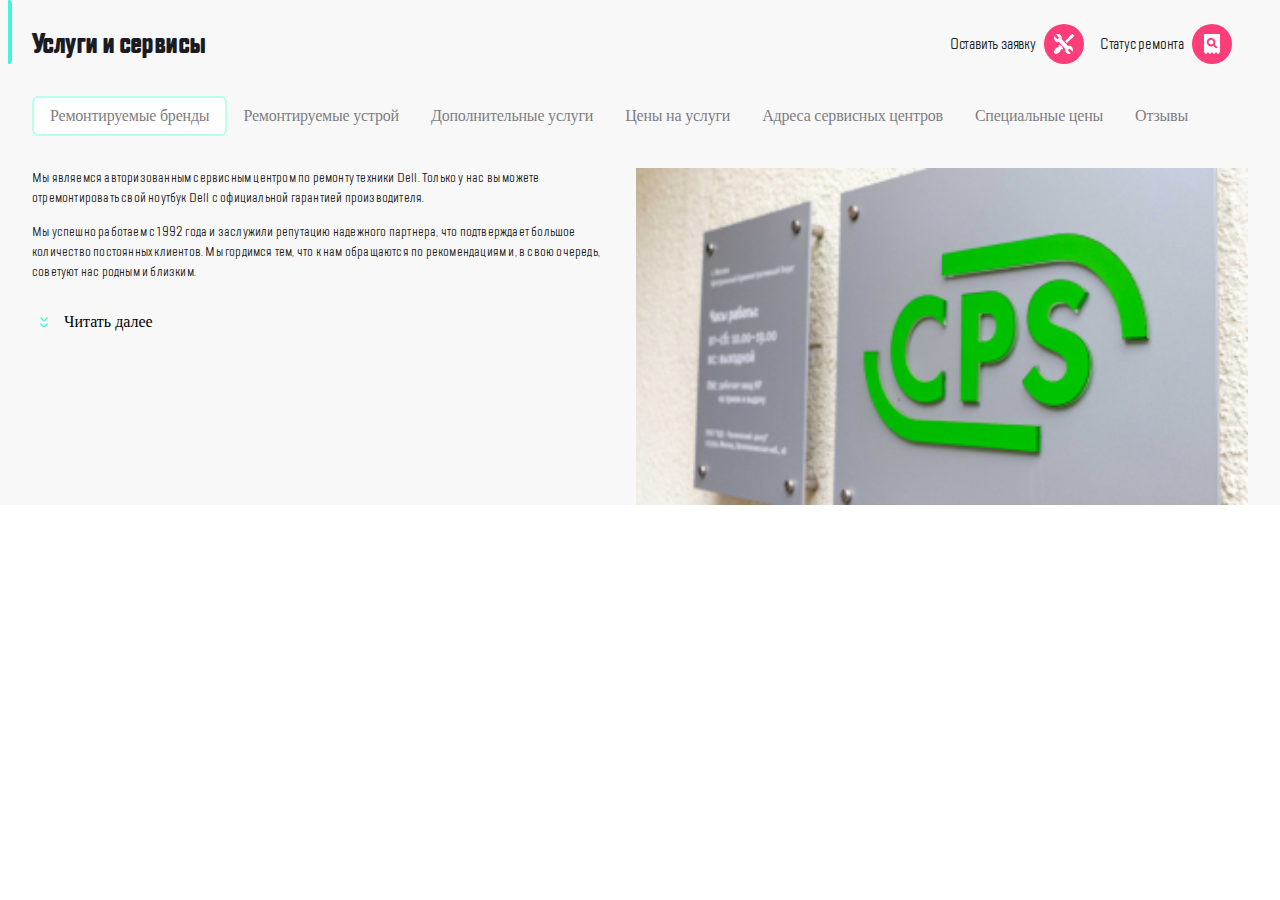
==== index.html @ dc32243f "расположение index.html" ====
<!DOCTYPE html>
<html lang="ru">
    <head>
        <meta charset="UTF-8">
        <meta name="viewport" content="width=device-width, initial-scale=1">
        <meta name="description" content="">
        <meta name="keywords" content="">
        <title>CPS</title>
        <link rel="stylesheet" href="/src/css/normalize.css">
        <link rel="stylesheet" href="/src/css/styles.css">
    </head>
    <body>
        <header class="header container">
            <button class="i-btn header__burger-btn header__burger-btn--burger"></button>
            <div class="header__logo">
                <a class="logo__link" href="#">
                    <img class="logo__img" src="src/img/logo.png" alt="CPS">
                </a>
            </div>
            <ul class="header__contacts">
                <li class="header__contact-item">
                    <button class="i-btn header__contact-btn header__contact-btn--call"></button>
                </li>
                <li class="header__contact-item">
                    <button class="i-btn header__contact-btn header__contact-btn--message"></button>
                </li>
                <li class="header__contact-item">
                    <a href="" class="i-btn header__contact-btn header__contact-btn--profile"></a>
                </li>
            </ul>
            <ul class="header__order">
                <li class="header__order-item">
                    <a class="header__order-btn-box" href="#">
                        <span class="header__order-btn-title">Оставить заявку</span>
                        <span class="i-btn header__order-btn header__order-btn--request"></span>
                    </a>
                </li>
                <li class="header__order-item">
                    <a class="header__order-btn-box" href="#">
                        <span class="header__order-btn-title">Статус ремонта</span>
                        <span class="i-btn header__order-btn header__order-btn--status"></span>
                    </a>
                </li>
            </ul>
        </header>
        <main class="main">
            <div class="main__title container">
                <h1 class="main__title-text">
                    Услуги и сервисы
                </h1>
            </div>
            <nav class="main__navigation container">
                <ul class="main__navigation-list">
                    <li class="main__navigation-item">
                        <a class="main__navigation-link main__navigation-link--active" href="">Ремонтируемые бренды</a>
                    </li>
                    <li class="main__navigation-item">
                        <a class="main__navigation-link" href="">Ремонтируемые устрой</a>
                    </li>
                    <li class="main__navigation-item">
                        <a class="main__navigation-link" href="">Дополнительные услуги</a>
                    </li>
                    <li class="main__navigation-item">
                        <a class="main__navigation-link" href="">Цены на услуги</a>
                    </li>
                    <li class="main__navigation-item">
                        <a class="main__navigation-link" href="">Адреса сервисных центров</a>
                    </li>
                    <li class="main__navigation-item">
                        <a class="main__navigation-link" href="">Специальные цены</a>
                    </li>
                    <li class="main__navigation-item">
                        <a class="main__navigation-link" href="">Отзывы</a>
                    </li>
                </ul>
            </nav>
            <div class="main__desc">
                <article class="main__desc-info container">
                    <div class="main__desc-info-content">
                        <p class="main__desc-info-text">
                            Мы являемся авторизованным сервисным центром по ремонту техники Dell. Только у нас вы можете отремонтировать свой ноутбук Dell с официальной гарантией производителя.
                        </p>
                        <p class="main__desc-info-text">
                            Мы успешно работаем с 1992 года и заслужили репутацию надежного партнера, что подтверждает большое количество постоянных клиентов. Мы гордимся тем, что к нам обращаются по рекомендациям и, в свою очередь, советуют нас родным и близким.
                        </p>
                    </div>
                    <button class="read-more-btn main__info-btn">Читать далее</button>
                </article>
                <img class="main__desc-img" src="src/img/logo-photo.jpg" alt="CPS">
            </div>
        </main>
    </body>
</html>
---- src/css/styles.css ----
@font-face {
    font-family: 'TT Lakes';
    src: url('../fonts/TTLakesCompressed-Regular.eot');
    src: local('TT Lakes Compressed Regular'), local('TTLakesCompressed-Regular'),
    url('../fonts/TTLakesCompressed-Regular.eot?#iefix') format('embedded-opentype'),
    url('../fonts/TTLakesCompressed-Regular.woff') format('woff'),
    url('../fonts/TTLakesCompressed-Regular.ttf') format('truetype');
    font-weight: normal;
    font-style: normal;
}

@font-face {
    font-family: 'TT Lakes';
    src: url('../fonts/TTLakesCompressed-Medium.eot');
    src: local('TT Lakes Compressed Medium'), local('TTLakesCompressed-Medium'),
    url('../fonts/TTLakesCompressed-Medium.eot?#iefix') format('embedded-opentype'),
    url('../fonts/TTLakesCompressed-Medium.woff') format('woff'),
    url('../fonts/TTLakesCompressed-Medium.ttf') format('truetype');
    font-weight: 500;
    font-style: normal;
}

@font-face {
    font-family: 'TT Lakes Bold';
    src: url('../fonts/TTLakesCompressed-ExtraBold.eot');
    src: local('TT Lakes Compressed ExtraBold'), local('TTLakesCompressed-ExtraBold'),
    url('../fonts/TTLakesCompressed-ExtraBold.eot?#iefix') format('embedded-opentype'),
    url('../fonts/TTLakesCompressed-ExtraBold.woff') format('woff'),
    url('../fonts/TTLakesCompressed-ExtraBold.ttf') format('truetype');
    font-weight: bold;
    font-style: normal;
}

html {
    box-sizing: border-box;
    font-family: 'TT Lakes', serif;
    font-size: 16px;
    line-height: 24px;
    letter-spacing: -0.2px;
    color: #1B1C21;
}

*, *:before, *:after {
    box-sizing: inherit;
}

body {
    min-width: 320px;
    position: relative;
}

.container {
    margin-left: 16px;
    margin-right: 16px;
}

/* header */

.header {
    display: flex;
    align-items: center;
    height: 88px;
}

.i-btn {
    display: inline-block;
    width: 40px;
    height: 40px;
    border-radius: 20px;
    background-color: #FF3E79;
    background-repeat: no-repeat;
    background-position: 50%;
    cursor: pointer;
    border: none;
    box-shadow: none;
}

.header__burger-btn {
    margin-right: 16px;
}

.header__burger-btn--burger {
    background-image: url("data:image/svg+xml,%3Csvg width='18' height='16' viewBox='0 0 18 16' fill='none' xmlns='http://www.w3.org/2000/svg'%3E%3Cpath fill-rule='evenodd' clip-rule='evenodd' d='M0 1C0 0.447715 0.447715 0 1 0H17C17.5523 0 18 0.447715 18 1C18 1.55228 17.5523 2 17 2H1C0.447716 2 0 1.55228 0 1ZM0 8C0 7.44772 0.447715 7 1 7H9C9.55228 7 10 7.44772 10 8C10 8.55229 9.55229 9 9 9H1C0.447715 9 0 8.55229 0 8ZM1 14C0.447715 14 0 14.4477 0 15C0 15.5523 0.447716 16 1 16H13C13.5523 16 14 15.5523 14 15C14 14.4477 13.5523 14 13 14H1Z' fill='white'/%3E%3C/svg%3E%0A");
}
.header__contact-btn--call {
    background-image: url("data:image/svg+xml,%3Csvg width='18' height='18' viewBox='0 0 18 18' fill='none' xmlns='http://www.w3.org/2000/svg'%3E%3Cpath fill-rule='evenodd' clip-rule='evenodd' d='M1.76019 12.25L4.30019 11.96C4.91019 11.89 5.51019 12.1 5.94019 12.53L7.78019 14.37C10.6102 12.93 12.9302 10.62 14.3702 7.78L12.5202 5.93C12.0902 5.5 11.8802 4.9 11.9502 4.29L12.2402 1.77C12.3602 0.76 13.2102 0 14.2302 0H15.9602C17.0902 0 18.0302 0.94 17.9602 2.07C17.4302 10.61 10.6002 17.43 2.07019 17.96C0.940193 18.03 0.00019455 17.09 0.00019455 15.96V14.23C-0.00980568 13.22 0.750193 12.37 1.76019 12.25Z' fill='white'/%3E%3C/svg%3E%0A");
}
.header__contact-btn--message {
    background-image: url("data:image/svg+xml,%3Csvg width='20' height='20' viewBox='0 0 20 20' fill='none' xmlns='http://www.w3.org/2000/svg'%3E%3Cpath fill-rule='evenodd' clip-rule='evenodd' d='M18 0H2C0.9 0 0.01 0.9 0.01 2L0 20L4 15H18C19.1 15 20 14.1 20 13V2C20 0.9 19.1 0 18 0ZM11 11H5C4.45 11 4 10.55 4 10C4 9.45 4.45 9 5 9H11C11.55 9 12 9.45 12 10C12 10.55 11.55 11 11 11ZM15 6H5C4.45 6 4 5.55 4 5C4 4.45 4.45 4 5 4H15C15.55 4 16 4.45 16 5C16 5.55 15.55 6 15 6Z' fill='white'/%3E%3C/svg%3E%0A");
}
.header__contact-btn--profile {
    background-image: url("data:image/svg+xml,%3Csvg width='20' height='18' viewBox='0 0 20 18' fill='none' xmlns='http://www.w3.org/2000/svg'%3E%3Cpath d='M10.5 9C12.9853 9 15 6.98528 15 4.5C15 2.01472 12.9853 0 10.5 0C8.01472 0 6 2.01472 6 4.5C6 6.98528 8.01472 9 10.5 9Z' fill='white'/%3E%3Cpath d='M0.0165859 16.6118C-0.113065 17.3412 0.535191 18 1.33903 18H18.6604C19.4902 18 20.1125 17.3412 19.9829 16.6118C19.2309 12.4 15.0561 10 9.99973 10C4.94333 10 0.768563 12.4 0.0165859 16.6118Z' fill='white'/%3E%3C/svg%3E%0A");
}
.header__order-btn--request {
    background-image: url("data:image/svg+xml,%3Csvg width='20' height='20' viewBox='0 0 20 20' fill='none' xmlns='http://www.w3.org/2000/svg'%3E%3Cpath d='M8.25807 13.4583L8.66685 13.0494L6.94998 11.3322L6.54121 11.7411L6.33682 11.5367C6.0098 11.1687 5.68278 10.9643 5.35575 11.0052C5.11049 11.0052 4.9061 11.1687 4.74259 11.414C4.49732 11.8229 4.61996 12.2726 4.66083 12.5588C4.66083 12.6406 4.70171 12.6815 4.70171 12.7632C4.70171 12.8859 4.70171 13.0494 4.41557 13.0903C4.00679 13.213 3.47538 13.3356 2.94397 13.6218C2.20817 14.0307 1.71764 14.3987 1.4315 14.7666C-0.0809772 16.7291 0.000778159 18.4055 0.000778159 18.4872C0.000778159 18.6099 0.0416558 18.6917 0.123411 18.7325L1.22711 19.8773C1.30886 19.9591 1.39062 20 1.47237 20C1.47237 20 1.51325 20 1.59501 20C2.00378 20 3.47538 19.9182 5.19224 18.569C5.56014 18.2828 5.92804 17.7922 6.33682 17.0562C6.62296 16.5656 6.78647 16.0341 6.86823 15.5844C6.94998 15.2982 7.07262 15.2982 7.19525 15.2982C7.23613 15.2982 7.31788 15.339 7.39964 15.339C7.56315 15.3799 7.72666 15.4208 7.93105 15.4208C8.13544 15.4208 8.33983 15.3799 8.54421 15.2573C8.78948 15.0937 8.95299 14.8893 8.99387 14.644C9.03475 14.3169 8.87123 13.9898 8.50334 13.7036L8.25807 13.4583Z' fill='white'/%3E%3Cpath d='M16.884 4.87841L18.0188 4.32603C18.0609 4.28354 18.1449 4.24105 18.1869 4.19856L19.9101 1.86157C20.0362 1.69161 20.0362 1.43667 19.8681 1.3092L18.6913 0.119458C18.5652 -0.00801422 18.313 -0.0505049 18.1449 0.076967L15.8333 1.81908C15.7913 1.86157 15.7493 1.90406 15.7072 1.98905L15.1609 3.13629L11 7.21539L12.7652 9L16.884 4.87841Z' fill='white'/%3E%3Cpath d='M17.8527 13.0448C16.8636 12.0036 15.4393 11.6288 14.0941 12.0036L7.64527 5.17331C7.72439 4.79848 7.76396 4.46529 7.76396 4.09046C7.76396 3.04926 7.36832 2.00806 6.61661 1.21675C5.58796 0.0922529 4.04498 -0.282579 2.6207 0.217197C2.54157 0.258845 2.42288 0.383789 2.38331 0.550381C2.38331 0.675325 2.42288 0.800269 2.50201 0.925213L4.44062 2.96597C4.87582 3.42409 4.87582 4.21541 4.44062 4.67353C4.00542 5.13166 3.25371 5.13166 2.81851 4.67353L0.8799 2.63278C0.76121 2.54949 0.642519 2.50784 0.484265 2.54949C0.365574 2.54949 0.246884 2.67443 0.20732 2.79937C-0.267442 4.25705 0.0886295 5.88133 1.11728 6.96417C1.82943 7.75549 2.85808 8.17197 3.88673 8.17197C4.20324 8.17197 4.55931 8.13032 4.87582 8.04702L11.3642 14.8773C11.0082 16.2933 11.4038 17.7927 12.3533 18.8339C13.105 19.6252 14.0546 20 15.0832 20C15.5184 20 15.914 19.9167 16.3492 19.7918C16.4679 19.7501 16.5866 19.6252 16.6262 19.5002C16.6658 19.3753 16.6262 19.2087 16.5075 19.1254L14.5689 17.0846C14.3711 16.8764 14.2128 16.5432 14.2128 16.21C14.2128 15.8768 14.3315 15.5853 14.5689 15.3354C14.8063 15.0855 15.0832 14.9606 15.3997 14.9606C15.7162 14.9606 15.9932 15.0855 16.2306 15.3354L18.1692 17.3762C18.2879 17.4595 18.4065 17.5011 18.5252 17.5011C18.6439 17.4595 18.7626 17.3762 18.8022 17.2512C18.9209 16.8348 19 16.3766 19 15.9185C19 14.8356 18.6044 13.7944 17.8527 13.0448Z' fill='white'/%3E%3C/svg%3E%0A");
}
.header__order-btn--status {
    background-image: url("data:image/svg+xml,%3Csvg width='16' height='20' viewBox='0 0 16 20' fill='none' xmlns='http://www.w3.org/2000/svg'%3E%3Cpath fill-rule='evenodd' clip-rule='evenodd' d='M0 1C0 0.447715 0.447715 0 1 0H15C15.5523 0 16 0.447716 16 1V18.5C15.1716 18.5 14.5001 19.1715 14.5 19.9999H13.5C13.4999 19.1715 12.8284 18.5 12 18.5C11.1716 18.5 10.5001 19.1715 10.5 19.9999H9.5C9.49994 19.1715 8.82839 18.5 8 18.5C7.17161 18.5 6.50006 19.1715 6.5 19.9999H5.5C5.49994 19.1715 4.82839 18.5 4 18.5C3.17161 18.5 2.50006 19.1715 2.5 19.9999H1.5C1.49994 19.1715 0.828392 18.5 0 18.5V1ZM9.41635 11.7884C8.55361 12.3444 7.47039 12.5936 6.32965 12.3827C4.52748 12.0472 3.08957 10.5327 2.85951 8.71142C2.49524 5.82612 4.94926 3.42012 7.85383 3.88023C9.656 4.1678 11.1035 5.644 11.4007 7.43652C11.5828 8.54846 11.324 9.57413 10.7872 10.4273L12.8961 12.5265C13.2699 12.9004 13.2699 13.5138 12.8961 13.8877C12.5126 14.2711 11.8991 14.2711 11.5253 13.8973L9.41635 11.7884ZM4.70588 8.05882C4.70588 6.76 5.76 5.70588 7.05882 5.70588C8.35765 5.70588 9.41177 6.76 9.41177 8.05882C9.41177 9.35765 8.35765 10.4118 7.05882 10.4118C5.76 10.4118 4.70588 9.35765 4.70588 8.05882Z' fill='white'/%3E%3C/svg%3E%0A");
}

.header__contacts {
    display: none;
    margin: 0 auto;
    padding: 0;
}
.header__contact-item {
    list-style-type: none;
}
.header__contact-item:not(:last-child) {
    margin-right: 16px;
}

.header__order {
    display: flex;
    position: absolute;
    top: 24px;
    right: 16px;
    margin: 0;
    padding: 0;
}
.header__order-item {
    list-style-type: none;
}
.header__order-item:not(:last-child) {
    margin-right: 16px;
}
.header__order-btn-title {
    display: none;
    font-family: 'TT Lakes Medium', serif;
    color: #1B1C21;
}
.header__order-item {
    position: relative;
}
.header__order-btn-box {
    display: flex;
    align-items: center;
    text-decoration: none;
}
.header__order::before {
    content: '';
    position: absolute;
    top: 4px;
    left: -20px;
    width: 2px;
    height: 32px;
    background: #EAEAEA;
    border-radius: 1px;
}

/* main */

.main {
    background-color: #F8F8F8;
}

.main__title {
    position: relative;
    padding-top: 24px;
}
.main__title::before {
    content: '';
    position: absolute;
    top: 0;
    left: -16px;
    height: 100%;
    width: 4px;
    background-color: #41F6D7;
    border-top-right-radius: 4px;
    border-bottom-right-radius: 4px;
}
.main__title-text {
    height: 40px;
    margin: 0;
    font-family: 'TT Lakes Bold', serif;
    font-size: 28px;
    line-height: 40px;
    letter-spacing: -0.6px;
}

.main__navigation {
    overflow: auto;
    margin-top: 24px;
}
.main__navigation-list {
    display: flex;
    flex-wrap: nowrap;
    padding: 0;
    margin: 0;
}
.main__navigation-item {
    list-style-type: none;
    white-space: nowrap;
}
.main__navigation-link {
    display: flex;
    align-items: center;
    height: 40px;
    padding: 0 16px;
    text-decoration: none;
    font-family: 'TT Lakes Medium', serif;
    color: #7E7E82;
}
.main__navigation-link--active {
    border: 2px solid #B8FFEC;
    background: #FFFFFF;
    border-radius: 6px;
}

.main__desc {
    display: flex;
    flex-direction: column;
    margin-top: 24px;
}
.main__desc-info-content {
    max-height: 90px;
    overflow: hidden;
}
.main__desc-info-text {
    margin-top: 0;
    font-family: 'TT Lakes', serif;
    font-size: 14px;
    line-height: 20px;
    letter-spacing: 0.2px;
}
.main__info-btn {
    margin-top: 16px;
    padding-left: 8px;
}
.main__desc-img {
    width: 100%;
    margin-top: 16px;
}

.read-more-btn {
    border: none;
    background: none;
    font-family: 'TT Lakes Medium', serif;
}
.read-more-btn:before {
    content: '';
    display: inline-block;
    width: 8px;
    height: 10px;
    margin-right: 16px;
    background-repeat: no-repeat;
    background-image: url("data:image/svg+xml,%3Csvg width='8' height='11' viewBox='0 0 8 11' fill='none' xmlns='http://www.w3.org/2000/svg'%3E%3Cpath fill-rule='evenodd' clip-rule='evenodd' d='M6.50008 0.500076L4.00008 3.00008L1.50008 0.500076C1.22393 0.223933 0.776218 0.223933 0.500076 0.500076C0.223933 0.776218 0.223933 1.22393 0.500075 1.50008L3.29297 4.29297C3.68349 4.68349 4.31666 4.68349 4.70718 4.29297L7.50008 1.50008C7.77622 1.22393 7.77622 0.776218 7.50008 0.500076C7.22393 0.223933 6.77622 0.223933 6.50008 0.500076ZM6.50008 6.50008L4.00008 9.00008L1.50008 6.50008C1.22393 6.22393 0.776218 6.22393 0.500076 6.50008C0.223933 6.77622 0.223933 7.22393 0.500075 7.50008L3.29297 10.293C3.68349 10.6835 4.31666 10.6835 4.70718 10.293L7.50008 7.50008C7.77622 7.22393 7.77622 6.77622 7.50008 6.50008C7.22393 6.22393 6.77622 6.22393 6.50008 6.50008Z' fill='%2341F6D7'/%3E%3C/svg%3E%0A");
}

@media (min-width: 768px) {
    .container {
        margin-left: 24px;
        margin-right: 24px;
    }

    .header__burger-btn {
        position: relative;
        margin-right: 42px;
    }
    .header__burger-btn:after {
        content: '';
        position: absolute;
        top: 4px;
        right: -20px;
        width: 2px;
        height: 32px;
        background: #EAEAEA;
        border-radius: 1px;
    }

    .header__contacts {
        display: flex;
        margin-right: 162px;
    }

    .header__order {
        right: 24px;
    }

    .main__title::before {
        left: -24px;
    }

    .main__navigation {
        margin-top: 32px;
    }

    .main__desc {
        flex-direction: row;
        margin-top: 32px;
    }

    .main__desc-info {
        flex: 1 1 312px;
    }

    .main__desc-info-content {
        max-height: 160px;
    }

    .main__desc-img {
        flex: 1 1 360px;
        margin: 0 24px;
    }
}

@media (min-width: 1120px) {
    .container {
        margin-left: 32px;
        margin-right: 32px;
    }

    .header {
        position: absolute;
        right: 0;
        visibility: hidden;
    }

    .header > div:not(:last-child) {
        display: none;
    }

    .header__order {
        visibility: visible;
        right: 16px;
    }

    .header__order::before {
        content: none;
    }

    .header__order-btn-title {
        margin-right: 8px;
        display: inline-block;
        white-space: nowrap;
        text-align: right;
        font-family: 'TT Lakes', serif;
    }

    .main__navigation-list {
        flex-wrap: wrap;
    }

    .main__desc-info {
        flex: 1 1 490px;
    }

    .main__desc-img {
        flex: 1 1 531px;
        margin-right: 32px;
        margin-left: 0;
    }
}
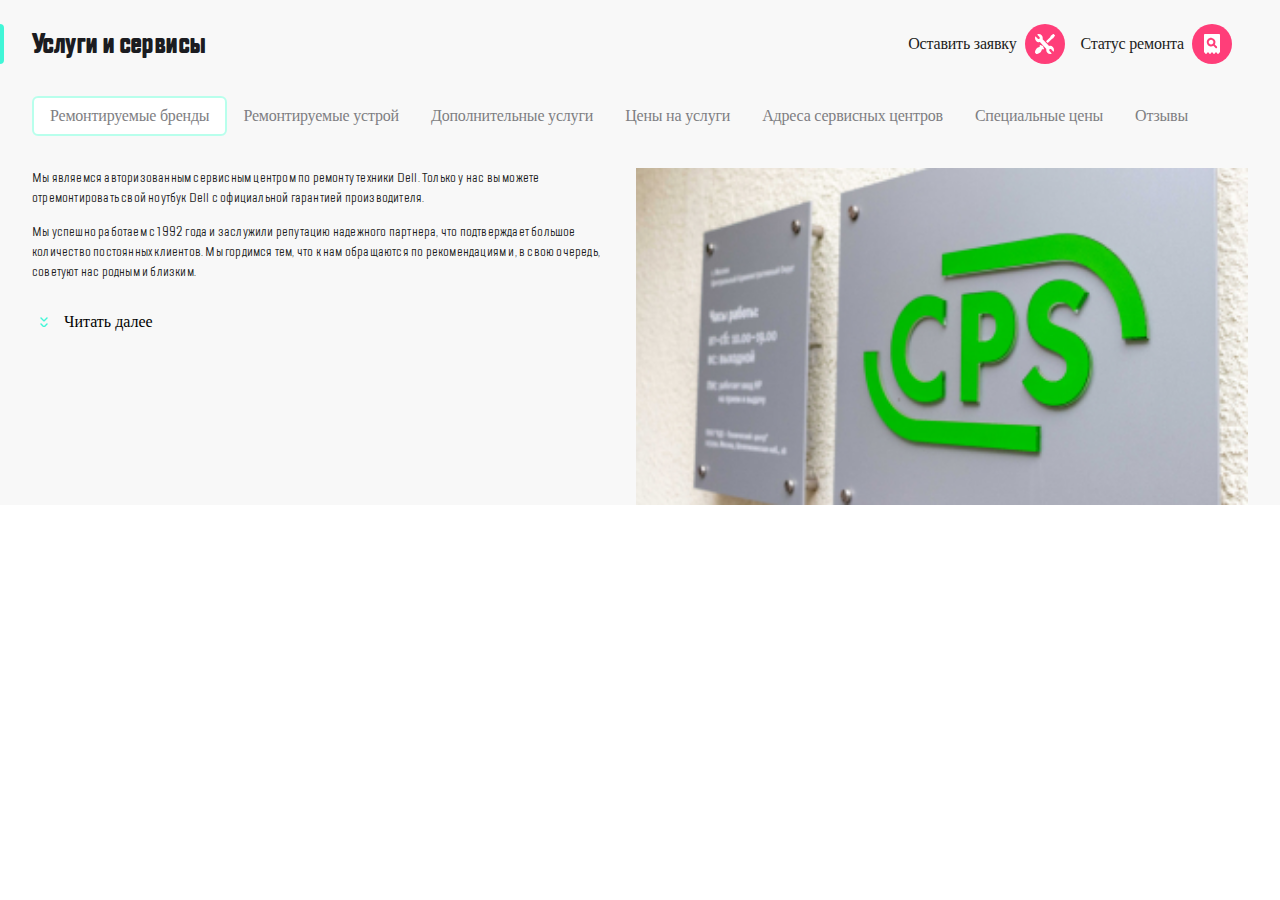
==== commit 49956902: "meta" ====
--- a/index.html
+++ b/index.html
@@ -3,11 +3,11 @@
     <head>
         <meta charset="UTF-8">
         <meta name="viewport" content="width=device-width, initial-scale=1">
-        <meta name="description" content="">
-        <meta name="keywords" content="">
+        <meta name="description" content="Мы являемся авторизованным сервисным центром по ремонту техники Dell. Только у нас вы можете отремонтировать свой ноутбук Dell с официальной гарантией производителя.">
+        <meta name="keywords" content="ремонт, ремонт техники, сервисный центр, Dell, ноутбук Dell">
         <title>CPS</title>
-        <link rel="stylesheet" href="/src/css/normalize.css">
-        <link rel="stylesheet" href="/src/css/styles.css">
+        <link rel="stylesheet" href="src/css/normalize.css">
+        <link rel="stylesheet" href="src/css/styles.css">
     </head>
     <body>
         <header class="header container">
--- a/src/css/styles.css
+++ b/src/css/styles.css
@@ -155,10 +155,18 @@
 }
 
 .main__title {
+    padding-top: 24px;
+}
+.main__title-text {
     position: relative;
-    padding-top: 24px;
-}
-.main__title::before {
+    height: 40px;
+    margin: 0;
+    font-family: 'TT Lakes Bold', serif;
+    font-size: 28px;
+    line-height: 40px;
+    letter-spacing: -0.6px;
+}
+.main__title-text::before {
     content: '';
     position: absolute;
     top: 0;
@@ -169,14 +177,6 @@
     border-top-right-radius: 4px;
     border-bottom-right-radius: 4px;
 }
-.main__title-text {
-    height: 40px;
-    margin: 0;
-    font-family: 'TT Lakes Bold', serif;
-    font-size: 28px;
-    line-height: 40px;
-    letter-spacing: -0.6px;
-}
 
 .main__navigation {
     overflow: auto;
@@ -277,7 +277,7 @@
         right: 24px;
     }
 
-    .main__title::before {
+    .main__title-text::before {
         left: -24px;
     }
 
@@ -334,7 +334,10 @@
         display: inline-block;
         white-space: nowrap;
         text-align: right;
-        font-family: 'TT Lakes', serif;
+    }
+
+    .main__title-text::before {
+        left: -32px;
     }
 
     .main__navigation-list {
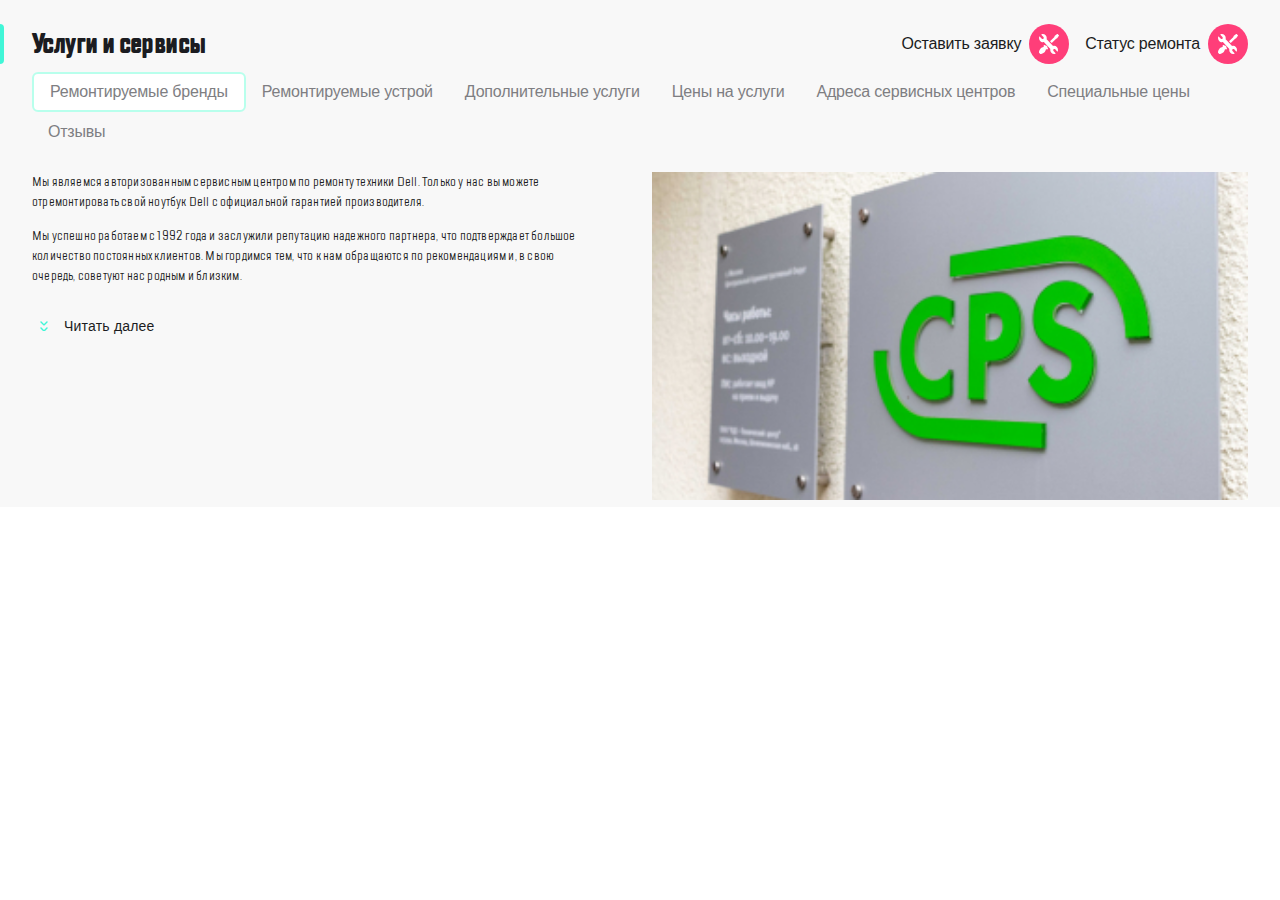
==== commit d503ac89: "fix 001" ====
--- a/index.html
+++ b/index.html
@@ -10,84 +10,82 @@
         <link rel="stylesheet" href="src/css/styles.css">
     </head>
     <body>
-        <header class="header container">
-            <button class="i-btn header__burger-btn header__burger-btn--burger"></button>
+        <header class="header">
+            <button class="i-btn i-btn--burger header__burger-btn"></button>
             <div class="header__logo">
-                <a class="logo__link" href="#">
-                    <img class="logo__img" src="src/img/logo.png" alt="CPS">
+                <a class="header__logo-link" href="#">
+                    <img class="header__logo-img" src="src/img/logo.png" alt="CPS">
                 </a>
             </div>
-            <ul class="header__contacts">
-                <li class="header__contact-item">
-                    <button class="i-btn header__contact-btn header__contact-btn--call"></button>
+            <ul class="contacts header__contacts">
+                <li class="contact__item">
+                    <button class="i-btn i-btn--call contact__btn"></button>
                 </li>
-                <li class="header__contact-item">
-                    <button class="i-btn header__contact-btn header__contact-btn--message"></button>
+                <li class="contact__item">
+                    <button class="i-btn i-btn--message contact__btn"></button>
                 </li>
-                <li class="header__contact-item">
-                    <a href="" class="i-btn header__contact-btn header__contact-btn--profile"></a>
+                <li class="contact__item">
+                    <a href="" class="i-btn i-btn--profile contact__btn"></a>
                 </li>
             </ul>
-            <ul class="header__order">
-                <li class="header__order-item">
-                    <a class="header__order-btn-box" href="#">
-                        <span class="header__order-btn-title">Оставить заявку</span>
-                        <span class="i-btn header__order-btn header__order-btn--request"></span>
+            <ul class="order header__order">
+                <li class="order__item">
+                    <a class="order__link" href="#">
+                        <span class="order__link-title">Оставить заявку</span>
+                        <span class="i-btn i-btn--request order__link-btn"></span>
                     </a>
                 </li>
-                <li class="header__order-item">
-                    <a class="header__order-btn-box" href="#">
-                        <span class="header__order-btn-title">Статус ремонта</span>
-                        <span class="i-btn header__order-btn header__order-btn--status"></span>
+                <li class="order__item">
+                    <a class="order__link" href="#">
+                        <span class="order__link-title">Статус ремонта</span>
+                        <span class="i-btn i-btn--request order__link-btn"></span>
                     </a>
                 </li>
             </ul>
         </header>
         <main class="main">
-            <div class="main__title container">
-                <h1 class="main__title-text">
-                    Услуги и сервисы
-                </h1>
-            </div>
-            <nav class="main__navigation container">
-                <ul class="main__navigation-list">
-                    <li class="main__navigation-item">
-                        <a class="main__navigation-link main__navigation-link--active" href="">Ремонтируемые бренды</a>
+            <h1 class="title main__title">Услуги и сервисы</h1>
+            <nav class="main__nav">
+                <ul class="main__nav-list">
+                    <li class="main__nav-item">
+                        <a class="main__nav-link main__nav-link--active" href="">Ремонтируемые бренды</a>
                     </li>
-                    <li class="main__navigation-item">
-                        <a class="main__navigation-link" href="">Ремонтируемые устрой</a>
+                    <li class="main__nav-item">
+                        <a class="main__nav-link" href="">Ремонтируемые устрой</a>
                     </li>
-                    <li class="main__navigation-item">
-                        <a class="main__navigation-link" href="">Дополнительные услуги</a>
+                    <li class="main__nav-item">
+                        <a class="main__nav-link" href="">Дополнительные услуги</a>
                     </li>
-                    <li class="main__navigation-item">
-                        <a class="main__navigation-link" href="">Цены на услуги</a>
+                    <li class="main__nav-item">
+                        <a class="main__nav-link" href="">Цены на услуги</a>
                     </li>
-                    <li class="main__navigation-item">
-                        <a class="main__navigation-link" href="">Адреса сервисных центров</a>
+                    <li class="main__nav-item">
+                        <a class="main__nav-link" href="">Адреса сервисных центров</a>
                     </li>
-                    <li class="main__navigation-item">
-                        <a class="main__navigation-link" href="">Специальные цены</a>
+                    <li class="main__nav-item">
+                        <a class="main__nav-link" href="">Специальные цены</a>
                     </li>
-                    <li class="main__navigation-item">
-                        <a class="main__navigation-link" href="">Отзывы</a>
+                    <li class="main__nav-item">
+                        <a class="main__nav-link" href="">Отзывы</a>
                     </li>
                 </ul>
             </nav>
-            <div class="main__desc">
-                <article class="main__desc-info container">
-                    <div class="main__desc-info-content">
-                        <p class="main__desc-info-text">
+            <article class="article main__article">
+                <div class="article__desc">
+                    <div class="article__desc-info">
+                        <p class="article__desc-info-text">
                             Мы являемся авторизованным сервисным центром по ремонту техники Dell. Только у нас вы можете отремонтировать свой ноутбук Dell с официальной гарантией производителя.
                         </p>
-                        <p class="main__desc-info-text">
+                        <p class="article__desc-info-text">
                             Мы успешно работаем с 1992 года и заслужили репутацию надежного партнера, что подтверждает большое количество постоянных клиентов. Мы гордимся тем, что к нам обращаются по рекомендациям и, в свою очередь, советуют нас родным и близким.
                         </p>
                     </div>
-                    <button class="read-more-btn main__info-btn">Читать далее</button>
-                </article>
-                <img class="main__desc-img" src="src/img/logo-photo.jpg" alt="CPS">
-            </div>
+                    <button class="read-more-btn article__desc-btn">Читать далее</button>
+                </div>
+                <picture class="article__pic">
+                    <img class="article__pic-img" src="src/img/logo-photo.jpg" alt="CPS">
+                </picture>
+            </article>
         </main>
     </body>
 </html>--- a/src/css/styles.css
+++ b/src/css/styles.css
@@ -33,7 +33,7 @@
 
 html {
     box-sizing: border-box;
-    font-family: 'TT Lakes', serif;
+    font-family: 'TT Lakes', sans-serif;
     font-size: 16px;
     line-height: 24px;
     letter-spacing: -0.2px;
@@ -47,19 +47,6 @@
 body {
     min-width: 320px;
     position: relative;
-}
-
-.container {
-    margin-left: 16px;
-    margin-right: 16px;
-}
-
-/* header */
-
-.header {
-    display: flex;
-    align-items: center;
-    height: 88px;
 }
 
 .i-btn {
@@ -75,68 +62,67 @@
     box-shadow: none;
 }
 
+.i-btn--burger {
+    background-image: url("data:image/svg+xml,%3Csvg width='18' height='16' viewBox='0 0 18 16' fill='none' xmlns='http://www.w3.org/2000/svg'%3E%3Cpath fill-rule='evenodd' clip-rule='evenodd' d='M0 1C0 0.447715 0.447715 0 1 0H17C17.5523 0 18 0.447715 18 1C18 1.55228 17.5523 2 17 2H1C0.447716 2 0 1.55228 0 1ZM0 8C0 7.44772 0.447715 7 1 7H9C9.55228 7 10 7.44772 10 8C10 8.55229 9.55229 9 9 9H1C0.447715 9 0 8.55229 0 8ZM1 14C0.447715 14 0 14.4477 0 15C0 15.5523 0.447716 16 1 16H13C13.5523 16 14 15.5523 14 15C14 14.4477 13.5523 14 13 14H1Z' fill='white'/%3E%3C/svg%3E%0A");
+}
+
+.i-btn--call {
+    background-image: url("data:image/svg+xml,%3Csvg width='18' height='18' viewBox='0 0 18 18' fill='none' xmlns='http://www.w3.org/2000/svg'%3E%3Cpath fill-rule='evenodd' clip-rule='evenodd' d='M1.76019 12.25L4.30019 11.96C4.91019 11.89 5.51019 12.1 5.94019 12.53L7.78019 14.37C10.6102 12.93 12.9302 10.62 14.3702 7.78L12.5202 5.93C12.0902 5.5 11.8802 4.9 11.9502 4.29L12.2402 1.77C12.3602 0.76 13.2102 0 14.2302 0H15.9602C17.0902 0 18.0302 0.94 17.9602 2.07C17.4302 10.61 10.6002 17.43 2.07019 17.96C0.940193 18.03 0.00019455 17.09 0.00019455 15.96V14.23C-0.00980568 13.22 0.750193 12.37 1.76019 12.25Z' fill='white'/%3E%3C/svg%3E%0A");
+}
+
+.i-btn--message {
+    background-image: url("data:image/svg+xml,%3Csvg width='20' height='20' viewBox='0 0 20 20' fill='none' xmlns='http://www.w3.org/2000/svg'%3E%3Cpath fill-rule='evenodd' clip-rule='evenodd' d='M18 0H2C0.9 0 0.01 0.9 0.01 2L0 20L4 15H18C19.1 15 20 14.1 20 13V2C20 0.9 19.1 0 18 0ZM11 11H5C4.45 11 4 10.55 4 10C4 9.45 4.45 9 5 9H11C11.55 9 12 9.45 12 10C12 10.55 11.55 11 11 11ZM15 6H5C4.45 6 4 5.55 4 5C4 4.45 4.45 4 5 4H15C15.55 4 16 4.45 16 5C16 5.55 15.55 6 15 6Z' fill='white'/%3E%3C/svg%3E%0A");
+}
+
+.i-btn--profile {
+    background-image: url("data:image/svg+xml,%3Csvg width='20' height='18' viewBox='0 0 20 18' fill='none' xmlns='http://www.w3.org/2000/svg'%3E%3Cpath d='M10.5 9C12.9853 9 15 6.98528 15 4.5C15 2.01472 12.9853 0 10.5 0C8.01472 0 6 2.01472 6 4.5C6 6.98528 8.01472 9 10.5 9Z' fill='white'/%3E%3Cpath d='M0.0165859 16.6118C-0.113065 17.3412 0.535191 18 1.33903 18H18.6604C19.4902 18 20.1125 17.3412 19.9829 16.6118C19.2309 12.4 15.0561 10 9.99973 10C4.94333 10 0.768563 12.4 0.0165859 16.6118Z' fill='white'/%3E%3C/svg%3E%0A");
+}
+
+.i-btn--request {
+    background-image: url("data:image/svg+xml,%3Csvg width='20' height='20' viewBox='0 0 20 20' fill='none' xmlns='http://www.w3.org/2000/svg'%3E%3Cpath d='M8.25807 13.4583L8.66685 13.0494L6.94998 11.3322L6.54121 11.7411L6.33682 11.5367C6.0098 11.1687 5.68278 10.9643 5.35575 11.0052C5.11049 11.0052 4.9061 11.1687 4.74259 11.414C4.49732 11.8229 4.61996 12.2726 4.66083 12.5588C4.66083 12.6406 4.70171 12.6815 4.70171 12.7632C4.70171 12.8859 4.70171 13.0494 4.41557 13.0903C4.00679 13.213 3.47538 13.3356 2.94397 13.6218C2.20817 14.0307 1.71764 14.3987 1.4315 14.7666C-0.0809772 16.7291 0.000778159 18.4055 0.000778159 18.4872C0.000778159 18.6099 0.0416558 18.6917 0.123411 18.7325L1.22711 19.8773C1.30886 19.9591 1.39062 20 1.47237 20C1.47237 20 1.51325 20 1.59501 20C2.00378 20 3.47538 19.9182 5.19224 18.569C5.56014 18.2828 5.92804 17.7922 6.33682 17.0562C6.62296 16.5656 6.78647 16.0341 6.86823 15.5844C6.94998 15.2982 7.07262 15.2982 7.19525 15.2982C7.23613 15.2982 7.31788 15.339 7.39964 15.339C7.56315 15.3799 7.72666 15.4208 7.93105 15.4208C8.13544 15.4208 8.33983 15.3799 8.54421 15.2573C8.78948 15.0937 8.95299 14.8893 8.99387 14.644C9.03475 14.3169 8.87123 13.9898 8.50334 13.7036L8.25807 13.4583Z' fill='white'/%3E%3Cpath d='M16.884 4.87841L18.0188 4.32603C18.0609 4.28354 18.1449 4.24105 18.1869 4.19856L19.9101 1.86157C20.0362 1.69161 20.0362 1.43667 19.8681 1.3092L18.6913 0.119458C18.5652 -0.00801422 18.313 -0.0505049 18.1449 0.076967L15.8333 1.81908C15.7913 1.86157 15.7493 1.90406 15.7072 1.98905L15.1609 3.13629L11 7.21539L12.7652 9L16.884 4.87841Z' fill='white'/%3E%3Cpath d='M17.8527 13.0448C16.8636 12.0036 15.4393 11.6288 14.0941 12.0036L7.64527 5.17331C7.72439 4.79848 7.76396 4.46529 7.76396 4.09046C7.76396 3.04926 7.36832 2.00806 6.61661 1.21675C5.58796 0.0922529 4.04498 -0.282579 2.6207 0.217197C2.54157 0.258845 2.42288 0.383789 2.38331 0.550381C2.38331 0.675325 2.42288 0.800269 2.50201 0.925213L4.44062 2.96597C4.87582 3.42409 4.87582 4.21541 4.44062 4.67353C4.00542 5.13166 3.25371 5.13166 2.81851 4.67353L0.8799 2.63278C0.76121 2.54949 0.642519 2.50784 0.484265 2.54949C0.365574 2.54949 0.246884 2.67443 0.20732 2.79937C-0.267442 4.25705 0.0886295 5.88133 1.11728 6.96417C1.82943 7.75549 2.85808 8.17197 3.88673 8.17197C4.20324 8.17197 4.55931 8.13032 4.87582 8.04702L11.3642 14.8773C11.0082 16.2933 11.4038 17.7927 12.3533 18.8339C13.105 19.6252 14.0546 20 15.0832 20C15.5184 20 15.914 19.9167 16.3492 19.7918C16.4679 19.7501 16.5866 19.6252 16.6262 19.5002C16.6658 19.3753 16.6262 19.2087 16.5075 19.1254L14.5689 17.0846C14.3711 16.8764 14.2128 16.5432 14.2128 16.21C14.2128 15.8768 14.3315 15.5853 14.5689 15.3354C14.8063 15.0855 15.0832 14.9606 15.3997 14.9606C15.7162 14.9606 15.9932 15.0855 16.2306 15.3354L18.1692 17.3762C18.2879 17.4595 18.4065 17.5011 18.5252 17.5011C18.6439 17.4595 18.7626 17.3762 18.8022 17.2512C18.9209 16.8348 19 16.3766 19 15.9185C19 14.8356 18.6044 13.7944 17.8527 13.0448Z' fill='white'/%3E%3C/svg%3E%0A");
+}
+
+.i-btn--status {
+    background-image: url("data:image/svg+xml,%3Csvg width='16' height='20' viewBox='0 0 16 20' fill='none' xmlns='http://www.w3.org/2000/svg'%3E%3Cpath fill-rule='evenodd' clip-rule='evenodd' d='M0 1C0 0.447715 0.447715 0 1 0H15C15.5523 0 16 0.447716 16 1V18.5C15.1716 18.5 14.5001 19.1715 14.5 19.9999H13.5C13.4999 19.1715 12.8284 18.5 12 18.5C11.1716 18.5 10.5001 19.1715 10.5 19.9999H9.5C9.49994 19.1715 8.82839 18.5 8 18.5C7.17161 18.5 6.50006 19.1715 6.5 19.9999H5.5C5.49994 19.1715 4.82839 18.5 4 18.5C3.17161 18.5 2.50006 19.1715 2.5 19.9999H1.5C1.49994 19.1715 0.828392 18.5 0 18.5V1ZM9.41635 11.7884C8.55361 12.3444 7.47039 12.5936 6.32965 12.3827C4.52748 12.0472 3.08957 10.5327 2.85951 8.71142C2.49524 5.82612 4.94926 3.42012 7.85383 3.88023C9.656 4.1678 11.1035 5.644 11.4007 7.43652C11.5828 8.54846 11.324 9.57413 10.7872 10.4273L12.8961 12.5265C13.2699 12.9004 13.2699 13.5138 12.8961 13.8877C12.5126 14.2711 11.8991 14.2711 11.5253 13.8973L9.41635 11.7884ZM4.70588 8.05882C4.70588 6.76 5.76 5.70588 7.05882 5.70588C8.35765 5.70588 9.41177 6.76 9.41177 8.05882C9.41177 9.35765 8.35765 10.4118 7.05882 10.4118C5.76 10.4118 4.70588 9.35765 4.70588 8.05882Z' fill='white'/%3E%3C/svg%3E%0A");
+}
+
+.header {
+    display: flex;
+    align-items: center;
+    height: 88px;
+    padding: 0 16px;
+}
+
 .header__burger-btn {
     margin-right: 16px;
 }
 
-.header__burger-btn--burger {
-    background-image: url("data:image/svg+xml,%3Csvg width='18' height='16' viewBox='0 0 18 16' fill='none' xmlns='http://www.w3.org/2000/svg'%3E%3Cpath fill-rule='evenodd' clip-rule='evenodd' d='M0 1C0 0.447715 0.447715 0 1 0H17C17.5523 0 18 0.447715 18 1C18 1.55228 17.5523 2 17 2H1C0.447716 2 0 1.55228 0 1ZM0 8C0 7.44772 0.447715 7 1 7H9C9.55228 7 10 7.44772 10 8C10 8.55229 9.55229 9 9 9H1C0.447715 9 0 8.55229 0 8ZM1 14C0.447715 14 0 14.4477 0 15C0 15.5523 0.447716 16 1 16H13C13.5523 16 14 15.5523 14 15C14 14.4477 13.5523 14 13 14H1Z' fill='white'/%3E%3C/svg%3E%0A");
-}
-.header__contact-btn--call {
-    background-image: url("data:image/svg+xml,%3Csvg width='18' height='18' viewBox='0 0 18 18' fill='none' xmlns='http://www.w3.org/2000/svg'%3E%3Cpath fill-rule='evenodd' clip-rule='evenodd' d='M1.76019 12.25L4.30019 11.96C4.91019 11.89 5.51019 12.1 5.94019 12.53L7.78019 14.37C10.6102 12.93 12.9302 10.62 14.3702 7.78L12.5202 5.93C12.0902 5.5 11.8802 4.9 11.9502 4.29L12.2402 1.77C12.3602 0.76 13.2102 0 14.2302 0H15.9602C17.0902 0 18.0302 0.94 17.9602 2.07C17.4302 10.61 10.6002 17.43 2.07019 17.96C0.940193 18.03 0.00019455 17.09 0.00019455 15.96V14.23C-0.00980568 13.22 0.750193 12.37 1.76019 12.25Z' fill='white'/%3E%3C/svg%3E%0A");
-}
-.header__contact-btn--message {
-    background-image: url("data:image/svg+xml,%3Csvg width='20' height='20' viewBox='0 0 20 20' fill='none' xmlns='http://www.w3.org/2000/svg'%3E%3Cpath fill-rule='evenodd' clip-rule='evenodd' d='M18 0H2C0.9 0 0.01 0.9 0.01 2L0 20L4 15H18C19.1 15 20 14.1 20 13V2C20 0.9 19.1 0 18 0ZM11 11H5C4.45 11 4 10.55 4 10C4 9.45 4.45 9 5 9H11C11.55 9 12 9.45 12 10C12 10.55 11.55 11 11 11ZM15 6H5C4.45 6 4 5.55 4 5C4 4.45 4.45 4 5 4H15C15.55 4 16 4.45 16 5C16 5.55 15.55 6 15 6Z' fill='white'/%3E%3C/svg%3E%0A");
-}
-.header__contact-btn--profile {
-    background-image: url("data:image/svg+xml,%3Csvg width='20' height='18' viewBox='0 0 20 18' fill='none' xmlns='http://www.w3.org/2000/svg'%3E%3Cpath d='M10.5 9C12.9853 9 15 6.98528 15 4.5C15 2.01472 12.9853 0 10.5 0C8.01472 0 6 2.01472 6 4.5C6 6.98528 8.01472 9 10.5 9Z' fill='white'/%3E%3Cpath d='M0.0165859 16.6118C-0.113065 17.3412 0.535191 18 1.33903 18H18.6604C19.4902 18 20.1125 17.3412 19.9829 16.6118C19.2309 12.4 15.0561 10 9.99973 10C4.94333 10 0.768563 12.4 0.0165859 16.6118Z' fill='white'/%3E%3C/svg%3E%0A");
-}
-.header__order-btn--request {
-    background-image: url("data:image/svg+xml,%3Csvg width='20' height='20' viewBox='0 0 20 20' fill='none' xmlns='http://www.w3.org/2000/svg'%3E%3Cpath d='M8.25807 13.4583L8.66685 13.0494L6.94998 11.3322L6.54121 11.7411L6.33682 11.5367C6.0098 11.1687 5.68278 10.9643 5.35575 11.0052C5.11049 11.0052 4.9061 11.1687 4.74259 11.414C4.49732 11.8229 4.61996 12.2726 4.66083 12.5588C4.66083 12.6406 4.70171 12.6815 4.70171 12.7632C4.70171 12.8859 4.70171 13.0494 4.41557 13.0903C4.00679 13.213 3.47538 13.3356 2.94397 13.6218C2.20817 14.0307 1.71764 14.3987 1.4315 14.7666C-0.0809772 16.7291 0.000778159 18.4055 0.000778159 18.4872C0.000778159 18.6099 0.0416558 18.6917 0.123411 18.7325L1.22711 19.8773C1.30886 19.9591 1.39062 20 1.47237 20C1.47237 20 1.51325 20 1.59501 20C2.00378 20 3.47538 19.9182 5.19224 18.569C5.56014 18.2828 5.92804 17.7922 6.33682 17.0562C6.62296 16.5656 6.78647 16.0341 6.86823 15.5844C6.94998 15.2982 7.07262 15.2982 7.19525 15.2982C7.23613 15.2982 7.31788 15.339 7.39964 15.339C7.56315 15.3799 7.72666 15.4208 7.93105 15.4208C8.13544 15.4208 8.33983 15.3799 8.54421 15.2573C8.78948 15.0937 8.95299 14.8893 8.99387 14.644C9.03475 14.3169 8.87123 13.9898 8.50334 13.7036L8.25807 13.4583Z' fill='white'/%3E%3Cpath d='M16.884 4.87841L18.0188 4.32603C18.0609 4.28354 18.1449 4.24105 18.1869 4.19856L19.9101 1.86157C20.0362 1.69161 20.0362 1.43667 19.8681 1.3092L18.6913 0.119458C18.5652 -0.00801422 18.313 -0.0505049 18.1449 0.076967L15.8333 1.81908C15.7913 1.86157 15.7493 1.90406 15.7072 1.98905L15.1609 3.13629L11 7.21539L12.7652 9L16.884 4.87841Z' fill='white'/%3E%3Cpath d='M17.8527 13.0448C16.8636 12.0036 15.4393 11.6288 14.0941 12.0036L7.64527 5.17331C7.72439 4.79848 7.76396 4.46529 7.76396 4.09046C7.76396 3.04926 7.36832 2.00806 6.61661 1.21675C5.58796 0.0922529 4.04498 -0.282579 2.6207 0.217197C2.54157 0.258845 2.42288 0.383789 2.38331 0.550381C2.38331 0.675325 2.42288 0.800269 2.50201 0.925213L4.44062 2.96597C4.87582 3.42409 4.87582 4.21541 4.44062 4.67353C4.00542 5.13166 3.25371 5.13166 2.81851 4.67353L0.8799 2.63278C0.76121 2.54949 0.642519 2.50784 0.484265 2.54949C0.365574 2.54949 0.246884 2.67443 0.20732 2.79937C-0.267442 4.25705 0.0886295 5.88133 1.11728 6.96417C1.82943 7.75549 2.85808 8.17197 3.88673 8.17197C4.20324 8.17197 4.55931 8.13032 4.87582 8.04702L11.3642 14.8773C11.0082 16.2933 11.4038 17.7927 12.3533 18.8339C13.105 19.6252 14.0546 20 15.0832 20C15.5184 20 15.914 19.9167 16.3492 19.7918C16.4679 19.7501 16.5866 19.6252 16.6262 19.5002C16.6658 19.3753 16.6262 19.2087 16.5075 19.1254L14.5689 17.0846C14.3711 16.8764 14.2128 16.5432 14.2128 16.21C14.2128 15.8768 14.3315 15.5853 14.5689 15.3354C14.8063 15.0855 15.0832 14.9606 15.3997 14.9606C15.7162 14.9606 15.9932 15.0855 16.2306 15.3354L18.1692 17.3762C18.2879 17.4595 18.4065 17.5011 18.5252 17.5011C18.6439 17.4595 18.7626 17.3762 18.8022 17.2512C18.9209 16.8348 19 16.3766 19 15.9185C19 14.8356 18.6044 13.7944 17.8527 13.0448Z' fill='white'/%3E%3C/svg%3E%0A");
-}
-.header__order-btn--status {
-    background-image: url("data:image/svg+xml,%3Csvg width='16' height='20' viewBox='0 0 16 20' fill='none' xmlns='http://www.w3.org/2000/svg'%3E%3Cpath fill-rule='evenodd' clip-rule='evenodd' d='M0 1C0 0.447715 0.447715 0 1 0H15C15.5523 0 16 0.447716 16 1V18.5C15.1716 18.5 14.5001 19.1715 14.5 19.9999H13.5C13.4999 19.1715 12.8284 18.5 12 18.5C11.1716 18.5 10.5001 19.1715 10.5 19.9999H9.5C9.49994 19.1715 8.82839 18.5 8 18.5C7.17161 18.5 6.50006 19.1715 6.5 19.9999H5.5C5.49994 19.1715 4.82839 18.5 4 18.5C3.17161 18.5 2.50006 19.1715 2.5 19.9999H1.5C1.49994 19.1715 0.828392 18.5 0 18.5V1ZM9.41635 11.7884C8.55361 12.3444 7.47039 12.5936 6.32965 12.3827C4.52748 12.0472 3.08957 10.5327 2.85951 8.71142C2.49524 5.82612 4.94926 3.42012 7.85383 3.88023C9.656 4.1678 11.1035 5.644 11.4007 7.43652C11.5828 8.54846 11.324 9.57413 10.7872 10.4273L12.8961 12.5265C13.2699 12.9004 13.2699 13.5138 12.8961 13.8877C12.5126 14.2711 11.8991 14.2711 11.5253 13.8973L9.41635 11.7884ZM4.70588 8.05882C4.70588 6.76 5.76 5.70588 7.05882 5.70588C8.35765 5.70588 9.41177 6.76 9.41177 8.05882C9.41177 9.35765 8.35765 10.4118 7.05882 10.4118C5.76 10.4118 4.70588 9.35765 4.70588 8.05882Z' fill='white'/%3E%3C/svg%3E%0A");
-}
-
 .header__contacts {
-    display: none;
     margin: 0 auto;
+}
+
+.contacts {
+    display: flex;
     padding: 0;
 }
-.header__contact-item {
+
+.contact__item {
+    display: flex;
+    align-items: center;
     list-style-type: none;
 }
-.header__contact-item:not(:last-child) {
+
+.contact__item:not(:last-child) {
     margin-right: 16px;
 }
 
 .header__order {
-    display: flex;
     position: absolute;
+    margin: 0;
     top: 24px;
     right: 16px;
-    margin: 0;
-    padding: 0;
-}
-.header__order-item {
-    list-style-type: none;
-}
-.header__order-item:not(:last-child) {
-    margin-right: 16px;
-}
-.header__order-btn-title {
-    display: none;
-    font-family: 'TT Lakes Medium', serif;
-    color: #1B1C21;
-}
-.header__order-item {
-    position: relative;
-}
-.header__order-btn-box {
-    display: flex;
-    align-items: center;
-    text-decoration: none;
-}
+}
+
 .header__order::before {
     content: '';
     position: absolute;
@@ -148,29 +134,56 @@
     border-radius: 1px;
 }
 
-/* main */
+.order {
+    display: flex;
+    padding: 0;
+}
+
+.order__item {
+    list-style-type: none;
+}
+
+.order__item:not(:last-child) {
+    margin-right: 16px;
+}
+
+.order__link {
+    display: flex;
+    align-items: center;
+    text-decoration: none;
+}
+
+.order__link-title {
+    display: none;
+    font-family: 'TT Lakes Medium', sans-serif;
+    color: #1B1C21;
+}
 
 .main {
     background-color: #F8F8F8;
+    padding-top: 24px;
 }
 
 .main__title {
-    padding-top: 24px;
-}
-.main__title-text {
+    margin: 0;
+}
+
+.title {
+    display: inline-block;
     position: relative;
     height: 40px;
-    margin: 0;
-    font-family: 'TT Lakes Bold', serif;
+    padding-left: 16px;
+    font-family: 'TT Lakes Bold', sans-serif;
     font-size: 28px;
     line-height: 40px;
     letter-spacing: -0.6px;
 }
-.main__title-text::before {
+
+.title::before {
     content: '';
     position: absolute;
     top: 0;
-    left: -16px;
+    left: 0;
     height: 100%;
     width: 4px;
     background-color: #41F6D7;
@@ -178,64 +191,86 @@
     border-bottom-right-radius: 4px;
 }
 
-.main__navigation {
+.main__nav {
     overflow: auto;
-    margin-top: 24px;
-}
-.main__navigation-list {
+    padding: 24px 16px 0 16px;
+}
+
+.main__nav-list {
     display: flex;
     flex-wrap: nowrap;
     padding: 0;
     margin: 0;
 }
-.main__navigation-item {
+
+.main__nav-item {
     list-style-type: none;
     white-space: nowrap;
 }
-.main__navigation-link {
+
+.main__nav-link {
     display: flex;
     align-items: center;
     height: 40px;
     padding: 0 16px;
     text-decoration: none;
-    font-family: 'TT Lakes Medium', serif;
+    font-family: 'TT Lakes Medium', sans-serif;
     color: #7E7E82;
 }
-.main__navigation-link--active {
+
+.main__nav-link--active {
     border: 2px solid #B8FFEC;
     background: #FFFFFF;
     border-radius: 6px;
 }
 
-.main__desc {
+.main__article {
+    margin-top: 24px;
+}
+
+.article {
     display: flex;
     flex-direction: column;
-    margin-top: 24px;
-}
-.main__desc-info-content {
+}
+
+.article__desc {
+    padding: 0 16px;
+}
+
+.article__desc-info {
     max-height: 90px;
     overflow: hidden;
 }
-.main__desc-info-text {
+
+.article__desc-info-text {
     margin-top: 0;
-    font-family: 'TT Lakes', serif;
     font-size: 14px;
     line-height: 20px;
     letter-spacing: 0.2px;
 }
-.main__info-btn {
+
+.article__desc-btn {
     margin-top: 16px;
     padding-left: 8px;
 }
-.main__desc-img {
+
+.article__pic {
     width: 100%;
-    margin-top: 16px;
+}
+
+.article__pic-img {
+    width: 100%;
+    height: auto;
 }
 
 .read-more-btn {
     border: none;
     background: none;
-    font-family: 'TT Lakes Medium', serif;
+    font-family: 'TT Lakes Medium', sans-serif;
+    font-size: 14px;
+    line-height: 18px;
+    letter-spacing: 0.2px;
+    color: #1B1C21;
 }
 .read-more-btn:before {
     content: '';
@@ -247,16 +282,26 @@
     background-image: url("data:image/svg+xml,%3Csvg width='8' height='11' viewBox='0 0 8 11' fill='none' xmlns='http://www.w3.org/2000/svg'%3E%3Cpath fill-rule='evenodd' clip-rule='evenodd' d='M6.50008 0.500076L4.00008 3.00008L1.50008 0.500076C1.22393 0.223933 0.776218 0.223933 0.500076 0.500076C0.223933 0.776218 0.223933 1.22393 0.500075 1.50008L3.29297 4.29297C3.68349 4.68349 4.31666 4.68349 4.70718 4.29297L7.50008 1.50008C7.77622 1.22393 7.77622 0.776218 7.50008 0.500076C7.22393 0.223933 6.77622 0.223933 6.50008 0.500076ZM6.50008 6.50008L4.00008 9.00008L1.50008 6.50008C1.22393 6.22393 0.776218 6.22393 0.500076 6.50008C0.223933 6.77622 0.223933 7.22393 0.500075 7.50008L3.29297 10.293C3.68349 10.6835 4.31666 10.6835 4.70718 10.293L7.50008 7.50008C7.77622 7.22393 7.77622 6.77622 7.50008 6.50008C7.22393 6.22393 6.77622 6.22393 6.50008 6.50008Z' fill='%2341F6D7'/%3E%3C/svg%3E%0A");
 }
 
+@media (max-width: 767px) {
+    .header__contacts {
+        display: none;
+    }
+
+    .article__pic {
+        margin-top: 16px;
+    }
+}
+
 @media (min-width: 768px) {
-    .container {
-        margin-left: 24px;
-        margin-right: 24px;
+    .header {
+        padding: 0 24px;
     }
 
     .header__burger-btn {
         position: relative;
         margin-right: 42px;
     }
+
     .header__burger-btn:after {
         content: '';
         position: absolute;
@@ -269,7 +314,6 @@
     }
 
     .header__contacts {
-        display: flex;
         margin-right: 162px;
     }
 
@@ -277,37 +321,40 @@
         right: 24px;
     }
 
-    .main__title-text::before {
-        left: -24px;
-    }
-
-    .main__navigation {
+    .title {
+        padding-left: 24px;
+    }
+
+    .main__nav {
+        padding: 32px 24px 0 24px;
+    }
+
+    .main__article {
         margin-top: 32px;
     }
 
-    .main__desc {
+    .article {
         flex-direction: row;
-        margin-top: 32px;
-    }
-
-    .main__desc-info {
+    }
+
+    .article__desc {
+        padding: 0 24px;
         flex: 1 1 312px;
     }
 
-    .main__desc-info-content {
+    .article__desc-info {
         max-height: 160px;
     }
 
-    .main__desc-img {
+    .article__pic {
         flex: 1 1 360px;
-        margin: 0 24px;
+        padding: 0 24px;
     }
 }
 
 @media (min-width: 1120px) {
-    .container {
-        margin-left: 32px;
-        margin-right: 32px;
+    .header {
+        padding: 0 32px;
     }
 
     .header {
@@ -316,41 +363,45 @@
         visibility: hidden;
     }
 
-    .header > div:not(:last-child) {
-        display: none;
-    }
-
     .header__order {
         visibility: visible;
-        right: 16px;
+        right: 32px;
     }
 
     .header__order::before {
         content: none;
     }
 
-    .header__order-btn-title {
+    .order__link-title {
         margin-right: 8px;
         display: inline-block;
         white-space: nowrap;
         text-align: right;
     }
 
-    .main__title-text::before {
-        left: -32px;
-    }
-
-    .main__navigation-list {
+    .title {
+        padding-left: 32px;
+    }
+
+    .main__nav {
+        padding: 8px 32px 0 32px;
+    }
+
+    .main__nav-list {
         flex-wrap: wrap;
     }
 
-    .main__desc-info {
+    .main__article {
+        margin-top: 20px;
+    }
+
+    .article__desc {
+        padding: 0 32px;
         flex: 1 1 490px;
     }
 
-    .main__desc-img {
+    .article__pic {
         flex: 1 1 531px;
-        margin-right: 32px;
-        margin-left: 0;
+        padding: 0 32px;
     }
 }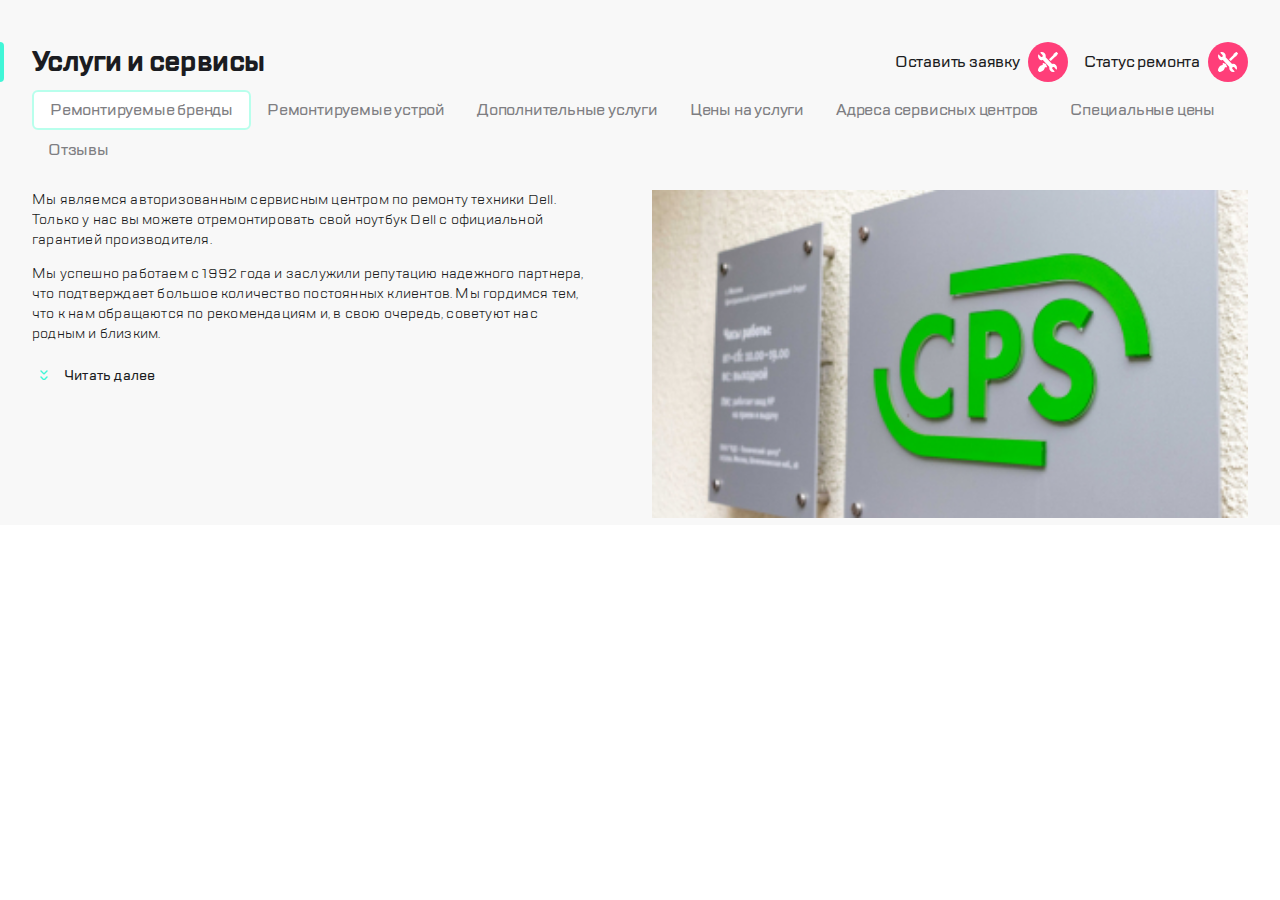
==== commit 4c39e12a: "002.0: исправления по 2 фидбеку" ====
--- a/index.html
+++ b/index.html
@@ -28,17 +28,17 @@
                     <a href="" class="i-btn i-btn--profile contact__btn"></a>
                 </li>
             </ul>
-            <ul class="order header__order">
-                <li class="order__item">
-                    <a class="order__link" href="#">
-                        <span class="order__link-title">Оставить заявку</span>
-                        <span class="i-btn i-btn--request order__link-btn"></span>
+            <ul class="order-list header__order-list">
+                <li class="order-list__item">
+                    <a class="order-list__link" href="#">
+                        <span class="order-list__link-title">Оставить заявку</span>
+                        <span class="i-btn i-btn--request order-list__link-btn"></span>
                     </a>
                 </li>
-                <li class="order__item">
-                    <a class="order__link" href="#">
-                        <span class="order__link-title">Статус ремонта</span>
-                        <span class="i-btn i-btn--request order__link-btn"></span>
+                <li class="order-list__item">
+                    <a class="order-list__link" href="#">
+                        <span class="order-list__link-title">Статус ремонта</span>
+                        <span class="i-btn i-btn--request order-list__link-btn"></span>
                     </a>
                 </li>
             </ul>
@@ -72,18 +72,18 @@
             </nav>
             <article class="article main__article">
                 <div class="article__desc">
-                    <div class="article__desc-info">
-                        <p class="article__desc-info-text">
+                    <div class="article__desc-inner">
+                        <p class="article__text">
                             Мы являемся авторизованным сервисным центром по ремонту техники Dell. Только у нас вы можете отремонтировать свой ноутбук Dell с официальной гарантией производителя.
                         </p>
-                        <p class="article__desc-info-text">
+                        <p class="article__text">
                             Мы успешно работаем с 1992 года и заслужили репутацию надежного партнера, что подтверждает большое количество постоянных клиентов. Мы гордимся тем, что к нам обращаются по рекомендациям и, в свою очередь, советуют нас родным и близким.
                         </p>
                     </div>
-                    <button class="read-more-btn article__desc-btn">Читать далее</button>
+                    <button class="read-more-btn article__btn">Читать далее</button>
                 </div>
                 <picture class="article__pic">
-                    <img class="article__pic-img" src="src/img/logo-photo.jpg" alt="CPS">
+                    <img class="article__img" src="src/img/logo-photo.jpg" alt="CPS">
                 </picture>
             </article>
         </main>
--- a/src/css/styles.css
+++ b/src/css/styles.css
@@ -1,32 +1,32 @@
 @font-face {
     font-family: 'TT Lakes';
-    src: url('../fonts/TTLakesCompressed-Regular.eot');
-    src: local('TT Lakes Compressed Regular'), local('TTLakesCompressed-Regular'),
-    url('../fonts/TTLakesCompressed-Regular.eot?#iefix') format('embedded-opentype'),
-    url('../fonts/TTLakesCompressed-Regular.woff') format('woff'),
-    url('../fonts/TTLakesCompressed-Regular.ttf') format('truetype');
+    src: url('../fonts/TTLakes-Regular.eot');
+    src: local('TT Lakes Regular'), local('TTLakes-Regular'),
+    url('../fonts/TTLakes-Regular.eot?#iefix') format('embedded-opentype'),
+    url('../fonts/TTLakes-Regular.woff') format('woff'),
+    url('../fonts/TTLakes-Regular.ttf') format('truetype');
     font-weight: normal;
     font-style: normal;
 }
 
 @font-face {
-    font-family: 'TT Lakes';
-    src: url('../fonts/TTLakesCompressed-Medium.eot');
-    src: local('TT Lakes Compressed Medium'), local('TTLakesCompressed-Medium'),
-    url('../fonts/TTLakesCompressed-Medium.eot?#iefix') format('embedded-opentype'),
-    url('../fonts/TTLakesCompressed-Medium.woff') format('woff'),
-    url('../fonts/TTLakesCompressed-Medium.ttf') format('truetype');
+    font-family: 'TT Lakes Medium';
+    src: url('../fonts/TTLakes-Medium.eot');
+    src: local('TT Lakes Medium'), local('TTLakes-Medium'),
+    url('../fonts/TTLakes-Medium.eot?#iefix') format('embedded-opentype'),
+    url('../fonts/TTLakes-Medium.woff') format('woff'),
+    url('../fonts/TTLakes-Medium.ttf') format('truetype');
     font-weight: 500;
     font-style: normal;
 }
 
 @font-face {
     font-family: 'TT Lakes Bold';
-    src: url('../fonts/TTLakesCompressed-ExtraBold.eot');
-    src: local('TT Lakes Compressed ExtraBold'), local('TTLakesCompressed-ExtraBold'),
-    url('../fonts/TTLakesCompressed-ExtraBold.eot?#iefix') format('embedded-opentype'),
-    url('../fonts/TTLakesCompressed-ExtraBold.woff') format('woff'),
-    url('../fonts/TTLakesCompressed-ExtraBold.ttf') format('truetype');
+    src: url('../fonts/TTLakes-Bold.eot');
+    src: local('TT Lakes Bold'), local('TTLakes-Bold'),
+    url('../fonts/TTLakes-Bold.eot?#iefix') format('embedded-opentype'),
+    url('../fonts/TTLakes-Bold.woff') format('woff'),
+    url('../fonts/TTLakes-Bold.ttf') format('truetype');
     font-weight: bold;
     font-style: normal;
 }
@@ -50,7 +50,6 @@
 }
 
 .i-btn {
-    display: inline-block;
     width: 40px;
     height: 40px;
     border-radius: 20px;
@@ -98,7 +97,7 @@
 }
 
 .header__contacts {
-    margin: 0 auto;
+    margin: 0;
 }
 
 .contacts {
@@ -116,14 +115,12 @@
     margin-right: 16px;
 }
 
-.header__order {
-    position: absolute;
-    margin: 0;
-    top: 24px;
-    right: 16px;
-}
-
-.header__order::before {
+.header__order-list {
+    position: relative;
+    margin: 0 0 0 auto;
+}
+
+.header__order-list::before {
     content: '';
     position: absolute;
     top: 4px;
@@ -134,26 +131,26 @@
     border-radius: 1px;
 }
 
-.order {
+.order-list {
     display: flex;
     padding: 0;
 }
 
-.order__item {
+.order-list__item {
     list-style-type: none;
 }
 
-.order__item:not(:last-child) {
+.order-list__item:not(:last-child) {
     margin-right: 16px;
 }
 
-.order__link {
+.order-list__link {
     display: flex;
     align-items: center;
     text-decoration: none;
 }
 
-.order__link-title {
+.order-list__link-title {
     display: none;
     font-family: 'TT Lakes Medium', sans-serif;
     color: #1B1C21;
@@ -169,7 +166,6 @@
 }
 
 .title {
-    display: inline-block;
     position: relative;
     height: 40px;
     padding-left: 16px;
@@ -237,19 +233,19 @@
     padding: 0 16px;
 }
 
-.article__desc-info {
+.article__desc-inner {
     max-height: 90px;
     overflow: hidden;
 }
 
-.article__desc-info-text {
+.article__text {
     margin-top: 0;
     font-size: 14px;
     line-height: 20px;
     letter-spacing: 0.2px;
 }
 
-.article__desc-btn {
+.article__btn {
     margin-top: 16px;
     padding-left: 8px;
 }
@@ -258,7 +254,7 @@
     width: 100%;
 }
 
-.article__pic-img {
+.article__img {
     width: 100%;
     height: auto;
 }
@@ -271,6 +267,7 @@
     line-height: 18px;
     letter-spacing: 0.2px;
     color: #1B1C21;
+    cursor: pointer;
 }
 .read-more-btn:before {
     content: '';
@@ -314,11 +311,11 @@
     }
 
     .header__contacts {
-        margin-right: 162px;
-    }
-
-    .header__order {
-        right: 24px;
+        margin-left: auto;
+    }
+
+    .header__order-list {
+        margin-left: 42px;
     }
 
     .title {
@@ -342,7 +339,7 @@
         flex: 1 1 312px;
     }
 
-    .article__desc-info {
+    .article__desc-inner {
         max-height: 160px;
     }
 
@@ -358,21 +355,25 @@
     }
 
     .header {
+        height: 0;
+    }
+
+    .header > *:not(.header__order-list) {
+        display: none;
+    }
+
+    .header__order-list {
         position: absolute;
-        right: 0;
-        visibility: hidden;
-    }
-
-    .header__order {
-        visibility: visible;
+        z-index: 1;
+        top: 42px;
         right: 32px;
     }
 
-    .header__order::before {
+    .header__order-list::before {
         content: none;
     }
 
-    .order__link-title {
+    .order-list__link-title {
         margin-right: 8px;
         display: inline-block;
         white-space: nowrap;
@@ -383,6 +384,10 @@
         padding-left: 32px;
     }
 
+    .main {
+        padding-top: 42px;
+    }
+
     .main__nav {
         padding: 8px 32px 0 32px;
     }
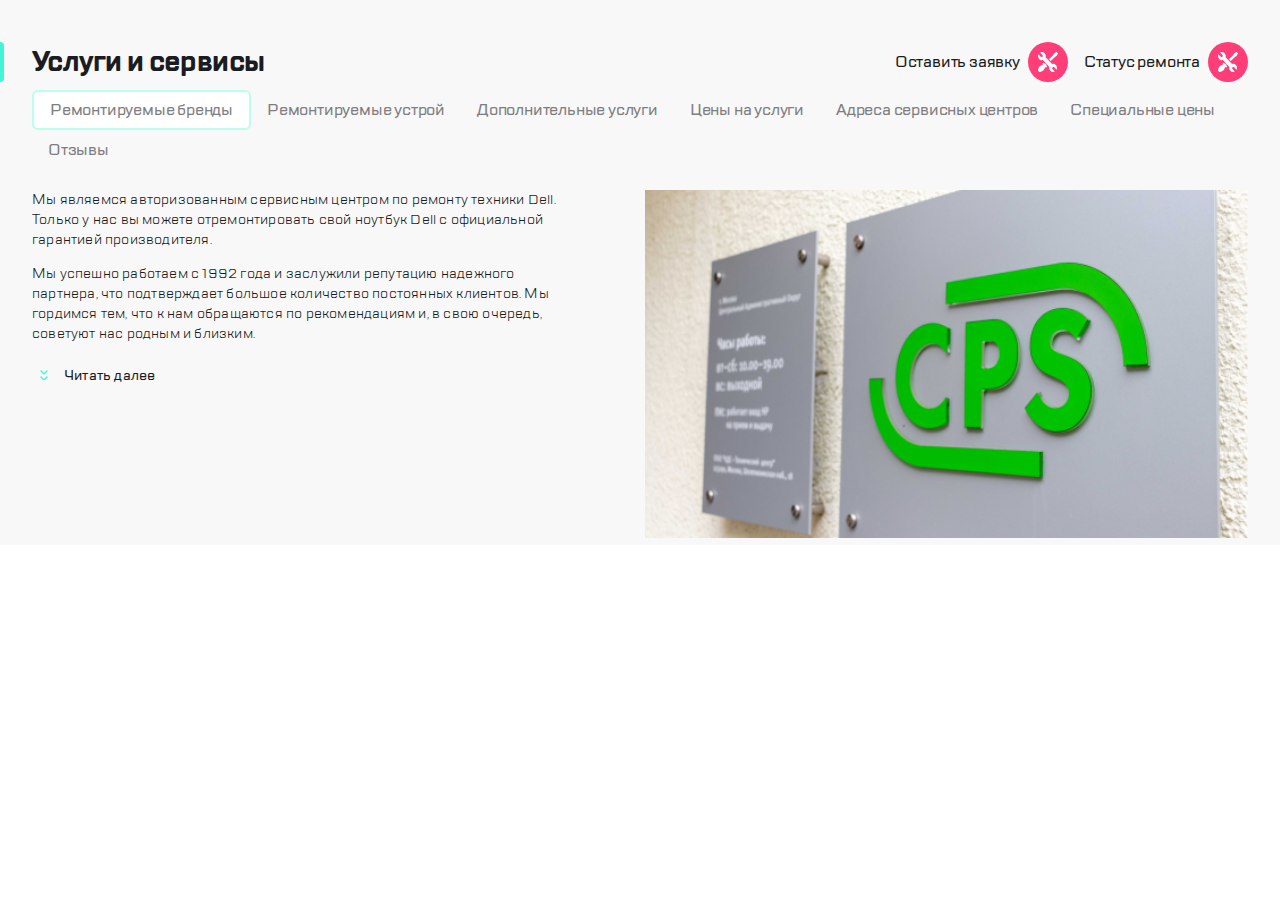
==== commit 4957ae84: "003.0: fixes on the third feedback" ====
--- a/index.html
+++ b/index.html
@@ -12,20 +12,20 @@
     <body>
         <header class="header">
             <button class="i-btn i-btn--burger header__burger-btn"></button>
-            <div class="header__logo">
-                <a class="header__logo-link" href="#">
-                    <img class="header__logo-img" src="src/img/logo.png" alt="CPS">
+            <div class="logo header__logo">
+                <a class="logo__link" href="#">
+                    <img class="logo__img" src="src/img/logo.png" alt="CPS">
                 </a>
             </div>
-            <ul class="contacts header__contacts">
-                <li class="contact__item">
-                    <button class="i-btn i-btn--call contact__btn"></button>
+            <ul class="contacts-list header__contacts-list">
+                <li class="contacts-list__item">
+                    <button class="i-btn i-btn--call contacts-list__btn"></button>
                 </li>
-                <li class="contact__item">
-                    <button class="i-btn i-btn--message contact__btn"></button>
+                <li class="contacts-list__item">
+                    <button class="i-btn i-btn--message contacts-list__btn"></button>
                 </li>
-                <li class="contact__item">
-                    <a href="" class="i-btn i-btn--profile contact__btn"></a>
+                <li class="contacts-list__item">
+                    <a href="" class="i-btn i-btn--profile contacts-list__btn"></a>
                 </li>
             </ul>
             <ul class="order-list header__order-list">
@@ -80,10 +80,15 @@
                             Мы успешно работаем с 1992 года и заслужили репутацию надежного партнера, что подтверждает большое количество постоянных клиентов. Мы гордимся тем, что к нам обращаются по рекомендациям и, в свою очередь, советуют нас родным и близким.
                         </p>
                     </div>
-                    <button class="read-more-btn article__btn">Читать далее</button>
+                    <button class="read-more-btn article__read-more-btn">Читать далее</button>
                 </div>
+                <!--<div class="article__pic">
+                    <img class="article__img" src="src/img/logo-photo.jpg" alt="CPS">
+                </div>-->
                 <picture class="article__pic">
-                    <img class="article__img" src="src/img/logo-photo.jpg" alt="CPS">
+                    <source srcset="src/img/logo-photo-desktop.png 531w" media="(min-width: 1120px)" sizes="47vw">
+                    <source srcset="src/img/logo-photo-table.png 360w" media="(min-width: 768px)" sizes="47vw">
+                    <img class="article__img" srcset="src/img/logo-photo-mobile.png 320w" alt="CPS" sizes="100vw">
                 </picture>
             </article>
         </main>
--- a/src/css/styles.css
+++ b/src/css/styles.css
@@ -85,6 +85,11 @@
     background-image: url("data:image/svg+xml,%3Csvg width='16' height='20' viewBox='0 0 16 20' fill='none' xmlns='http://www.w3.org/2000/svg'%3E%3Cpath fill-rule='evenodd' clip-rule='evenodd' d='M0 1C0 0.447715 0.447715 0 1 0H15C15.5523 0 16 0.447716 16 1V18.5C15.1716 18.5 14.5001 19.1715 14.5 19.9999H13.5C13.4999 19.1715 12.8284 18.5 12 18.5C11.1716 18.5 10.5001 19.1715 10.5 19.9999H9.5C9.49994 19.1715 8.82839 18.5 8 18.5C7.17161 18.5 6.50006 19.1715 6.5 19.9999H5.5C5.49994 19.1715 4.82839 18.5 4 18.5C3.17161 18.5 2.50006 19.1715 2.5 19.9999H1.5C1.49994 19.1715 0.828392 18.5 0 18.5V1ZM9.41635 11.7884C8.55361 12.3444 7.47039 12.5936 6.32965 12.3827C4.52748 12.0472 3.08957 10.5327 2.85951 8.71142C2.49524 5.82612 4.94926 3.42012 7.85383 3.88023C9.656 4.1678 11.1035 5.644 11.4007 7.43652C11.5828 8.54846 11.324 9.57413 10.7872 10.4273L12.8961 12.5265C13.2699 12.9004 13.2699 13.5138 12.8961 13.8877C12.5126 14.2711 11.8991 14.2711 11.5253 13.8973L9.41635 11.7884ZM4.70588 8.05882C4.70588 6.76 5.76 5.70588 7.05882 5.70588C8.35765 5.70588 9.41177 6.76 9.41177 8.05882C9.41177 9.35765 8.35765 10.4118 7.05882 10.4118C5.76 10.4118 4.70588 9.35765 4.70588 8.05882Z' fill='white'/%3E%3C/svg%3E%0A");
 }
 
+.logo__link {
+    display: flex;
+    align-items: center;
+}
+
 .header {
     display: flex;
     align-items: center;
@@ -96,22 +101,22 @@
     margin-right: 16px;
 }
 
-.header__contacts {
+.header__contacts-list {
     margin: 0;
 }
 
-.contacts {
+.contacts-list {
     display: flex;
     padding: 0;
 }
 
-.contact__item {
+.contacts-list__item {
     display: flex;
     align-items: center;
     list-style-type: none;
 }
 
-.contact__item:not(:last-child) {
+.contacts-list__item:not(:last-child) {
     margin-right: 16px;
 }
 
@@ -245,19 +250,14 @@
     letter-spacing: 0.2px;
 }
 
-.article__btn {
+.article__read-more-btn {
     margin-top: 16px;
     padding-left: 8px;
 }
 
-.article__pic {
+/*.article__pic {
     width: 100%;
-}
-
-.article__img {
-    width: 100%;
-    height: auto;
-}
+}*/
 
 .read-more-btn {
     border: none;
@@ -280,7 +280,7 @@
 }
 
 @media (max-width: 767px) {
-    .header__contacts {
+    .header__contacts-list {
         display: none;
     }
 
@@ -310,7 +310,7 @@
         border-radius: 1px;
     }
 
-    .header__contacts {
+    .header__contacts-list {
         margin-left: auto;
     }
 
@@ -344,7 +344,7 @@
     }
 
     .article__pic {
-        flex: 1 1 360px;
+        /*flex: 1 1 360px;*/
         padding: 0 24px;
     }
 }
@@ -358,7 +358,9 @@
         height: 0;
     }
 
-    .header > *:not(.header__order-list) {
+    .header__burger-btn,
+    .header__logo,
+    .header__contacts-list {
         display: none;
     }
 
@@ -406,7 +408,7 @@
     }
 
     .article__pic {
-        flex: 1 1 531px;
+        /*flex: 1 1 531px;*/
         padding: 0 32px;
     }
 }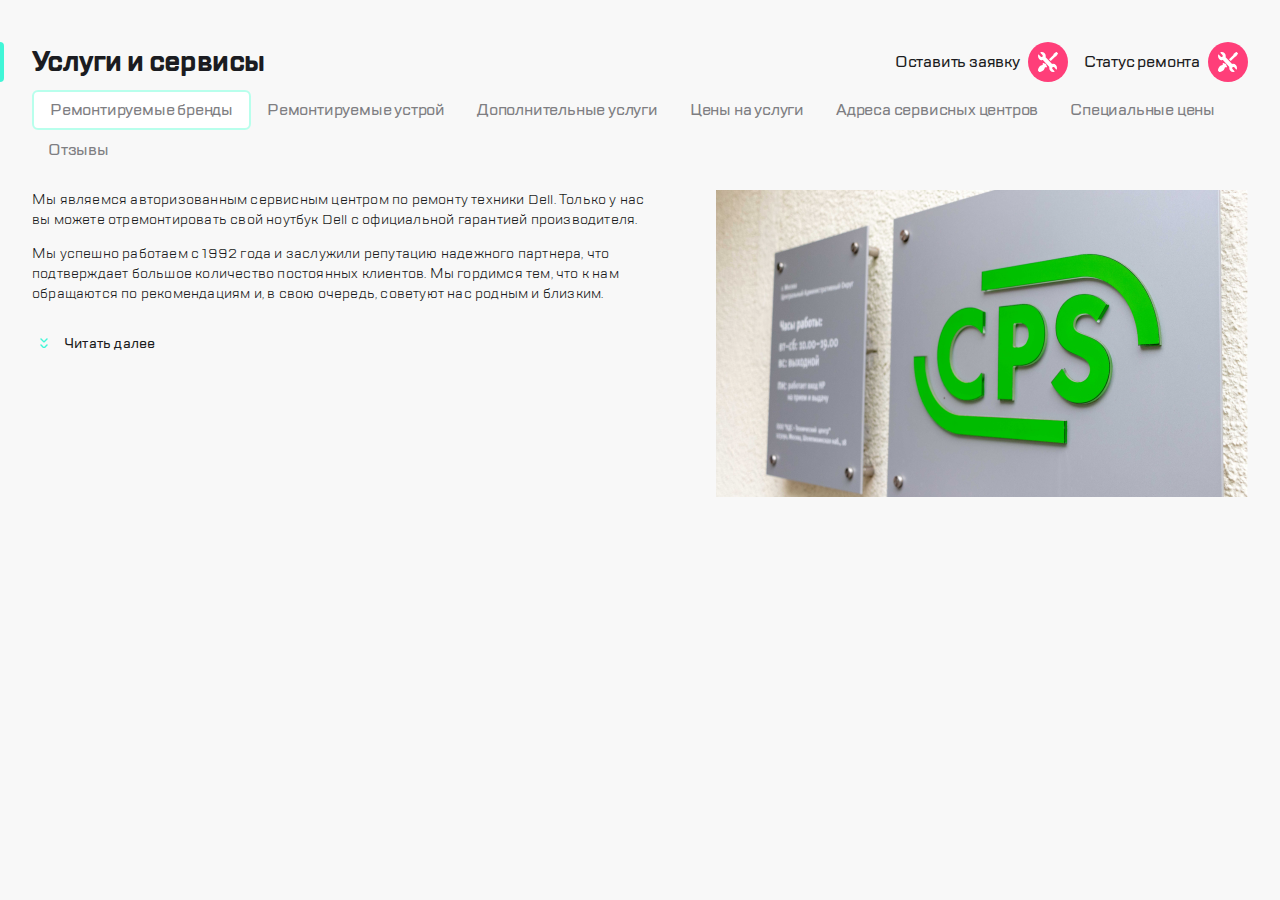
==== commit 31bef867: "003.1: fix bg body color + picture size" ====
--- a/index.html
+++ b/index.html
@@ -82,12 +82,9 @@
                     </div>
                     <button class="read-more-btn article__read-more-btn">Читать далее</button>
                 </div>
-                <!--<div class="article__pic">
-                    <img class="article__img" src="src/img/logo-photo.jpg" alt="CPS">
-                </div>-->
                 <picture class="article__pic">
-                    <source srcset="src/img/logo-photo-desktop.png 531w" media="(min-width: 1120px)" sizes="47vw">
-                    <source srcset="src/img/logo-photo-table.png 360w" media="(min-width: 768px)" sizes="47vw">
+                    <source srcset="src/img/logo-photo-desktop.png 531w" media="(min-width: 1120px)" sizes="531px">
+                    <source srcset="src/img/logo-photo-table.png 360w" media="(min-width: 768px)" sizes="360px">
                     <img class="article__img" srcset="src/img/logo-photo-mobile.png 320w" alt="CPS" sizes="100vw">
                 </picture>
             </article>
--- a/src/css/styles.css
+++ b/src/css/styles.css
@@ -45,8 +45,9 @@
 }
 
 body {
+    position: relative;
     min-width: 320px;
-    position: relative;
+    background-color: #F8F8F8;
 }
 
 .i-btn {
@@ -95,6 +96,7 @@
     align-items: center;
     height: 88px;
     padding: 0 16px;
+    background-color: #FFFFFF;
 }
 
 .header__burger-btn {
@@ -162,7 +164,6 @@
 }
 
 .main {
-    background-color: #F8F8F8;
     padding-top: 24px;
 }
 
@@ -255,9 +256,9 @@
     padding-left: 8px;
 }
 
-/*.article__pic {
-    width: 100%;
-}*/
+.article__img {
+    min-width: 320px;
+}
 
 .read-more-btn {
     border: none;
@@ -336,7 +337,6 @@
 
     .article__desc {
         padding: 0 24px;
-        flex: 1 1 312px;
     }
 
     .article__desc-inner {
@@ -344,7 +344,6 @@
     }
 
     .article__pic {
-        /*flex: 1 1 360px;*/
         padding: 0 24px;
     }
 }
@@ -404,11 +403,9 @@
 
     .article__desc {
         padding: 0 32px;
-        flex: 1 1 490px;
     }
 
     .article__pic {
-        /*flex: 1 1 531px;*/
         padding: 0 32px;
     }
 }